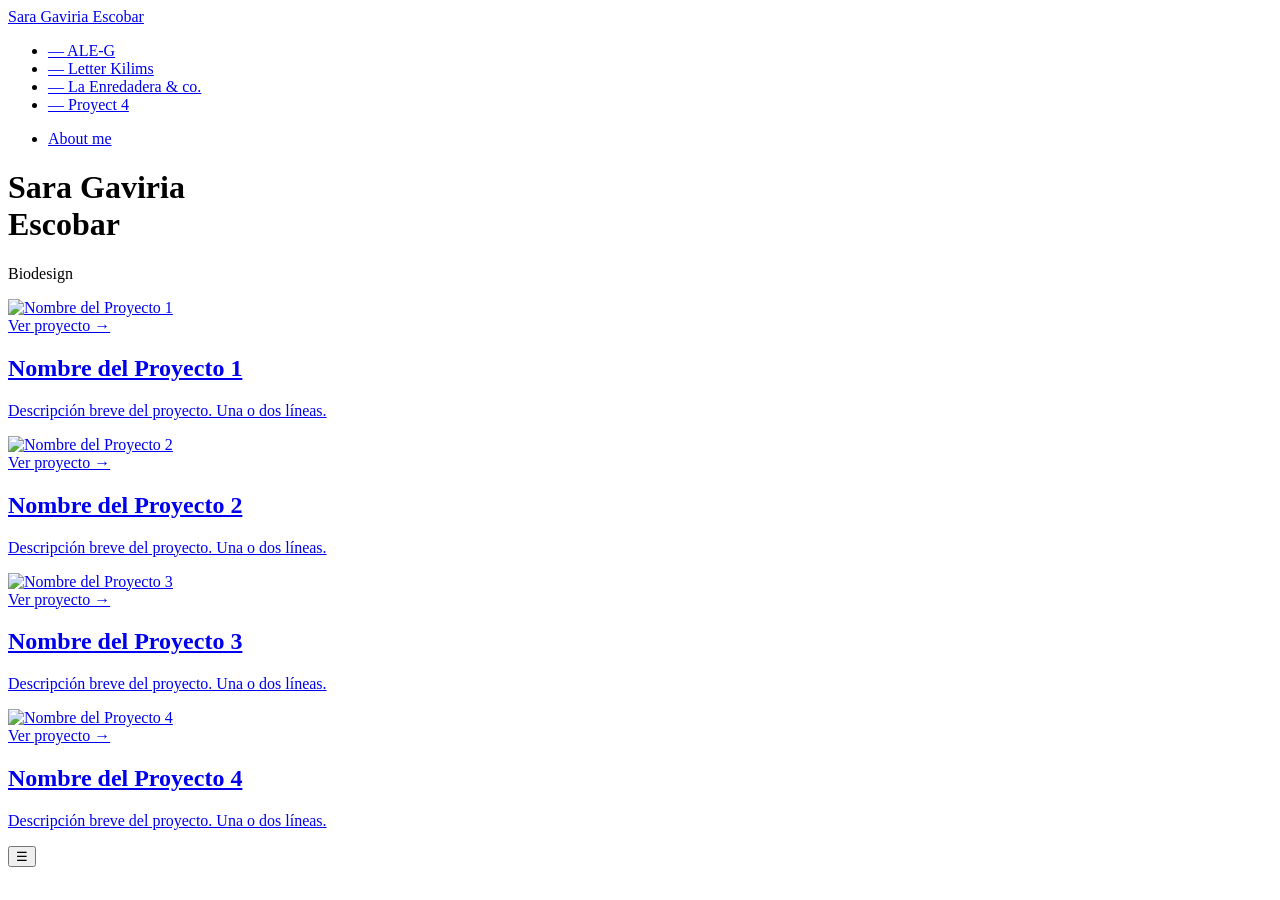
==== tu-repositorio/index.html @ 51a9827e "Rename index.html to tu-repositorio/index.html" ====
<!DOCTYPE html>
<html lang="es">
<head>
  <meta charset="UTF-8" />
  <meta name="viewport" content="width=device-width, initial-scale=1.0" />
  <title>Sara Gaviria Escobar</title>
  <link rel="stylesheet" href="style.css" />
  <link href="https://fonts.googleapis.com/css2?family=EB+Garamond:ital,wght@0,400;0,500;1,400&family=DM+Sans:wght@300;400&display=swap" rel="stylesheet" />
</head>
<body>

  <!-- ============================
       MENÚ LATERAL IZQUIERDO
       Para agregar un proyecto nuevo:
       1. Copia una línea <li><a href="...">...</a></li>
       2. El href debe apuntar al archivo del proyecto, ej: "proyectos/nombre-proyecto.html"
       3. El texto entre > y </a> es el nombre que aparece en el menú
  ============================== -->
  <nav class="sidebar">
    <div class="sidebar-name">
      <a href="index.html">Sara Gaviria Escobar</a>
    </div>

    <ul class="project-list">
      <!-- ✏️ PROYECTOS: reemplaza cada línea con tus proyectos reales -->
      <li><a href="proyectos/proyecto-1.html">— ALE-G</a></li>
      <li><a href="proyectos/proyecto-2.html">— Letter Kilims</a></li>
      <li><a href="proyectos/proyecto-3.html">— La Enredadera & co.</a></li>
      <li><a href="proyectos/proyecto-4.html">— Proyect 4</a></li>
      <!-- ➕ Agrega más proyectos aquí copiando el formato de arriba -->
    </ul>

    <ul class="nav-extra">
      <li><a href="about.html">About me</a></li>
    </ul>
  </nav>

  <!-- ============================
       CONTENIDO PRINCIPAL
  ============================== -->
  <main class="main-content">

    <!-- Nombre grande en la parte superior -->
    <header class="hero">
      <h1>Sara Gaviria<br><span class="last-name">Escobar</span></h1>
      <!-- ✏️ Puedes agregar una línea corta debajo de tu nombre si quieres -->
      <p class="tagline">Biodesign</p>
    </header>

    <!-- ============================
         GRILLA DE PROYECTOS
         Para agregar un proyecto nuevo:
         1. Copia un bloque <div class="project-card">...</div>
         2. Cambia el href al archivo del proyecto
         3. Cambia src="..." a la ruta de la imagen del proyecto
         4. Cambia el <h2> con el nombre del proyecto
         5. Cambia el <p> con una descripción breve (1-2 líneas)
    ============================== -->
    <section class="projects-grid">

      <div class="project-card">
        <a href="proyectos/proyecto-1.html">
          <!-- ✏️ Reemplaza con tu imagen: ponla en la carpeta "imagenes/" -->
          <div class="project-img-wrap">
            <img src="imagenes/proyecto-1.jpg" alt="Nombre del Proyecto 1" />
            <div class="project-overlay">
              <span>Ver proyecto →</span>
            </div>
          </div>
          <h2>Nombre del Proyecto 1</h2>
          <p class="project-caption">Descripción breve del proyecto. Una o dos líneas.</p>
        </a>
      </div>

      <div class="project-card">
        <a href="proyectos/proyecto-2.html">
          <div class="project-img-wrap">
            <img src="imagenes/proyecto-2.jpg" alt="Nombre del Proyecto 2" />
            <div class="project-overlay">
              <span>Ver proyecto →</span>
            </div>
          </div>
          <h2>Nombre del Proyecto 2</h2>
          <p class="project-caption">Descripción breve del proyecto. Una o dos líneas.</p>
        </a>
      </div>

      <div class="project-card">
        <a href="proyectos/proyecto-3.html">
          <div class="project-img-wrap">
            <img src="imagenes/proyecto-3.jpg" alt="Nombre del Proyecto 3" />
            <div class="project-overlay">
              <span>Ver proyecto →</span>
            </div>
          </div>
          <h2>Nombre del Proyecto 3</h2>
          <p class="project-caption">Descripción breve del proyecto. Una o dos líneas.</p>
        </a>
      </div>

      <div class="project-card">
        <a href="proyectos/proyecto-4.html">
          <div class="project-img-wrap">
            <img src="imagenes/proyecto-4.jpg" alt="Nombre del Proyecto 4" />
            <div class="project-overlay">
              <span>Ver proyecto →</span>
            </div>
          </div>
          <h2>Nombre del Proyecto 4</h2>
          <p class="project-caption">Descripción breve del proyecto. Una o dos líneas.</p>
        </a>
      </div>

      <!-- ➕ Agrega más tarjetas aquí copiando el bloque de arriba -->

    </section>
  </main>

  <!-- Botón de menú para móvil -->
  <button class="menu-toggle" onclick="toggleMenu()">☰</button>

  <script>
    function toggleMenu() {
      document.querySelector('.sidebar').classList.toggle('open');
    }
  </script>

</body>
</html>
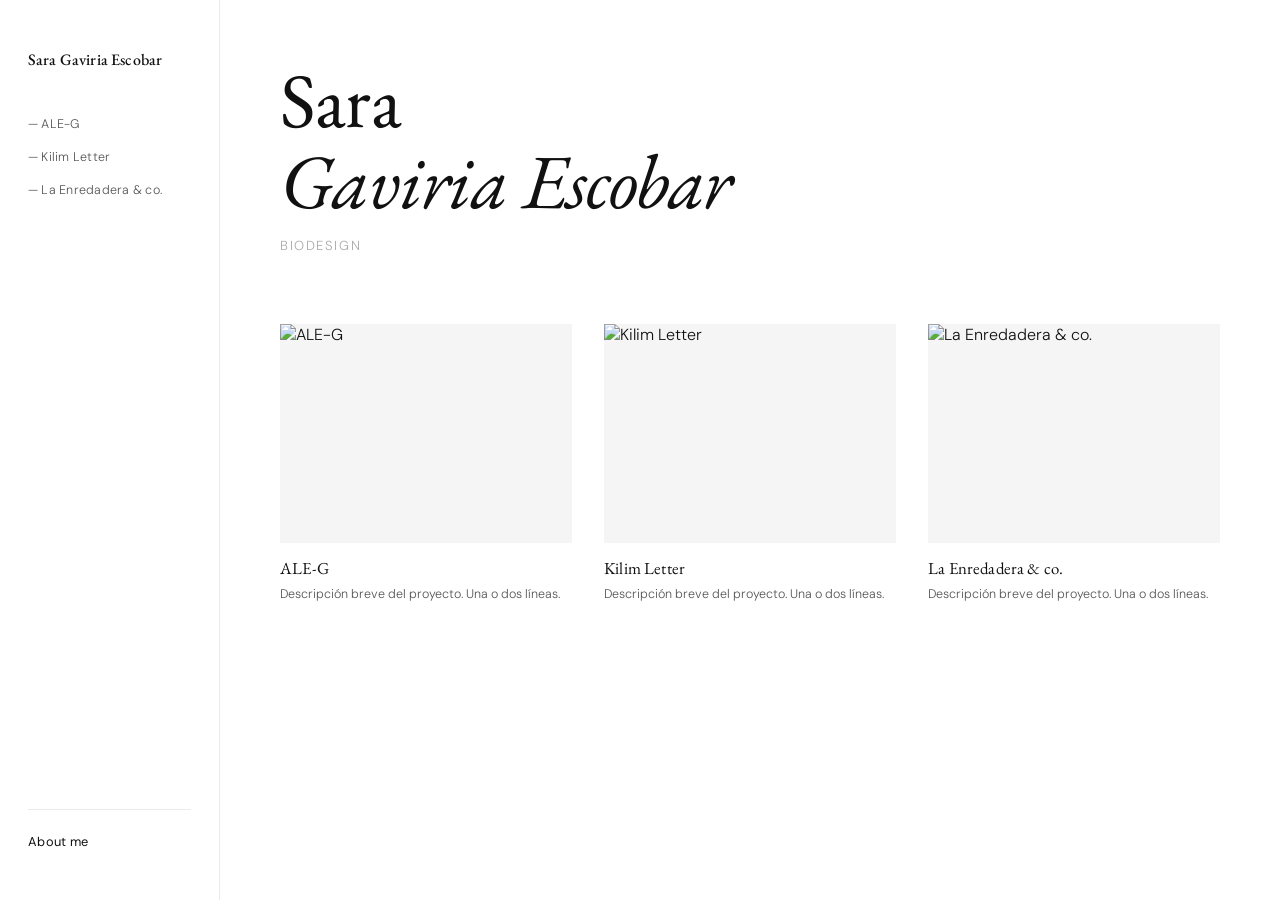
==== commit c7b4816d: "Update index.html" ====
--- a/tu-repositorio/index.html
+++ b/tu-repositorio/index.html
@@ -23,10 +23,9 @@
 
     <ul class="project-list">
       <!-- ✏️ PROYECTOS: reemplaza cada línea con tus proyectos reales -->
-      <li><a href="proyectos/proyecto-1.html">— ALE-G</a></li>
-      <li><a href="proyectos/proyecto-2.html">— Letter Kilims</a></li>
-      <li><a href="proyectos/proyecto-3.html">— La Enredadera & co.</a></li>
-      <li><a href="proyectos/proyecto-4.html">— Proyect 4</a></li>
+      <li><a href="../proyectos/proyecto-1.html">— ALE-G</a></li>
+      <li><a href="../proyectos/proyecto-2.html">— Kilim Letter</a></li>
+      <li><a href="../proyectos/proyecto-3.html">— La Enredadera & co.</a></li>
       <!-- ➕ Agrega más proyectos aquí copiando el formato de arriba -->
     </ul>
 
@@ -42,7 +41,7 @@
 
     <!-- Nombre grande en la parte superior -->
     <header class="hero">
-      <h1>Sara Gaviria<br><span class="last-name">Escobar</span></h1>
+      <h1>Sara<br><span class="last-name"> Gaviria Escobar</span></h1>
       <!-- ✏️ Puedes agregar una línea corta debajo de tu nombre si quieres -->
       <p class="tagline">Biodesign</p>
     </header>
@@ -62,12 +61,12 @@
         <a href="proyectos/proyecto-1.html">
           <!-- ✏️ Reemplaza con tu imagen: ponla en la carpeta "imagenes/" -->
           <div class="project-img-wrap">
-            <img src="imagenes/proyecto-1.jpg" alt="Nombre del Proyecto 1" />
+            <img src="imagenes/proyecto-1.jpg" alt="ALE-G" />
             <div class="project-overlay">
               <span>Ver proyecto →</span>
             </div>
           </div>
-          <h2>Nombre del Proyecto 1</h2>
+          <h2>ALE-G</h2>
           <p class="project-caption">Descripción breve del proyecto. Una o dos líneas.</p>
         </a>
       </div>
@@ -75,12 +74,12 @@
       <div class="project-card">
         <a href="proyectos/proyecto-2.html">
           <div class="project-img-wrap">
-            <img src="imagenes/proyecto-2.jpg" alt="Nombre del Proyecto 2" />
+            <img src="imagenes/proyecto-2.jpg" alt="Kilim Letter" />
             <div class="project-overlay">
               <span>Ver proyecto →</span>
             </div>
           </div>
-          <h2>Nombre del Proyecto 2</h2>
+          <h2>Kilim Letter</h2>
           <p class="project-caption">Descripción breve del proyecto. Una o dos líneas.</p>
         </a>
       </div>
@@ -88,25 +87,12 @@
       <div class="project-card">
         <a href="proyectos/proyecto-3.html">
           <div class="project-img-wrap">
-            <img src="imagenes/proyecto-3.jpg" alt="Nombre del Proyecto 3" />
+            <img src="imagenes/proyecto-3.jpg" alt="La Enredadera & co." />
             <div class="project-overlay">
               <span>Ver proyecto →</span>
             </div>
           </div>
-          <h2>Nombre del Proyecto 3</h2>
-          <p class="project-caption">Descripción breve del proyecto. Una o dos líneas.</p>
-        </a>
-      </div>
-
-      <div class="project-card">
-        <a href="proyectos/proyecto-4.html">
-          <div class="project-img-wrap">
-            <img src="imagenes/proyecto-4.jpg" alt="Nombre del Proyecto 4" />
-            <div class="project-overlay">
-              <span>Ver proyecto →</span>
-            </div>
-          </div>
-          <h2>Nombre del Proyecto 4</h2>
+          <h2>La Enredadera & co.</h2>
           <p class="project-caption">Descripción breve del proyecto. Una o dos líneas.</p>
         </a>
       </div>
--- a/tu-repositorio/style.css
+++ b/tu-repositorio/style.css
@@ -0,0 +1,452 @@
+/* =============================================
+   VARIABLES GLOBALES — aquí controlas los colores
+   y fuentes de TODO el sitio desde un solo lugar
+   ============================================= */
+:root {
+  --white: #ffffff;
+  --black: #111111;
+  --gray-light: #f5f5f5;
+  --gray-mid: #aaaaaa;
+  --gray-text: #555555;
+  --sidebar-width: 220px;
+  --font-display: 'EB Garamond', Georgia, serif;
+  --font-body: 'DM Sans', sans-serif;
+  --transition: 0.25s ease;
+}
+
+/* =============================================
+   RESET Y BASE
+   ============================================= */
+*, *::before, *::after {
+  box-sizing: border-box;
+  margin: 0;
+  padding: 0;
+}
+
+html {
+  font-size: 16px;
+  scroll-behavior: smooth;
+}
+
+body {
+  background: var(--white);
+  color: var(--black);
+  font-family: var(--font-body);
+  font-weight: 300;
+  min-height: 100vh;
+  display: flex;
+}
+
+a {
+  color: inherit;
+  text-decoration: none;
+}
+
+img {
+  display: block;
+  width: 100%;
+  height: 100%;
+  object-fit: cover;
+}
+
+/* =============================================
+   MENÚ LATERAL
+   ============================================= */
+.sidebar {
+  position: fixed;
+  top: 0;
+  left: 0;
+  width: var(--sidebar-width);
+  height: 100vh;
+  padding: 48px 28px;
+  display: flex;
+  flex-direction: column;
+  gap: 40px;
+  border-right: 1px solid #ebebeb;
+  background: var(--white);
+  z-index: 100;
+  overflow-y: auto;
+}
+
+.sidebar-name a {
+  font-family: var(--font-display);
+  font-size: 1rem;
+  font-weight: 500;
+  letter-spacing: 0.01em;
+  line-height: 1.5;
+  color: var(--black);
+  transition: opacity var(--transition);
+}
+
+.sidebar-name a:hover {
+  opacity: 0.5;
+}
+
+.project-list,
+.nav-extra {
+  list-style: none;
+  display: flex;
+  flex-direction: column;
+  gap: 10px;
+}
+
+.project-list li a,
+.nav-extra li a {
+  font-family: var(--font-body);
+  font-size: 0.78rem;
+  font-weight: 300;
+  color: var(--gray-text);
+  letter-spacing: 0.02em;
+  transition: color var(--transition);
+  line-height: 1.6;
+}
+
+.project-list li a:hover,
+.nav-extra li a:hover {
+  color: var(--black);
+}
+
+.nav-extra {
+  margin-top: auto;
+  padding-top: 20px;
+  border-top: 1px solid #ebebeb;
+}
+
+.nav-extra li a {
+  font-size: 0.8rem;
+  font-weight: 400;
+  color: var(--black);
+}
+
+/* =============================================
+   CONTENIDO PRINCIPAL
+   ============================================= */
+.main-content {
+  margin-left: var(--sidebar-width);
+  flex: 1;
+  padding: 60px 60px 100px;
+  max-width: 1200px;
+}
+
+/* =============================================
+   HEADER / HERO
+   ============================================= */
+.hero {
+  margin-bottom: 70px;
+}
+
+.hero h1 {
+  font-family: var(--font-display);
+  font-size: clamp(3rem, 6vw, 6rem);
+  font-weight: 400;
+  line-height: 1.05;
+  letter-spacing: -0.01em;
+  color: var(--black);
+}
+
+.hero h1 .last-name {
+  font-style: italic;
+}
+
+.tagline {
+  margin-top: 16px;
+  font-size: 0.82rem;
+  font-weight: 300;
+  color: var(--gray-mid);
+  letter-spacing: 0.12em;
+  text-transform: uppercase;
+}
+
+/* =============================================
+   GRILLA DE PROYECTOS
+   ============================================= */
+.projects-grid {
+  display: grid;
+  grid-template-columns: repeat(auto-fill, minmax(280px, 1fr));
+  gap: 40px 32px;
+}
+
+.project-card a {
+  display: block;
+  cursor: pointer;
+}
+
+.project-img-wrap {
+  position: relative;
+  aspect-ratio: 4 / 3;
+  overflow: hidden;
+  background: var(--gray-light);
+  margin-bottom: 14px;
+}
+
+.project-img-wrap img {
+  transition: transform 0.5s ease;
+}
+
+.project-overlay {
+  position: absolute;
+  inset: 0;
+  display: flex;
+  align-items: flex-end;
+  padding: 20px;
+  opacity: 0;
+  transition: opacity var(--transition);
+}
+
+.project-overlay span {
+  font-size: 0.75rem;
+  letter-spacing: 0.06em;
+  color: var(--white);
+  background: var(--black);
+  padding: 6px 12px;
+}
+
+.project-card a:hover .project-img-wrap img {
+  transform: scale(1.03);
+}
+
+.project-card a:hover .project-overlay {
+  opacity: 1;
+}
+
+.project-card h2 {
+  font-family: var(--font-display);
+  font-size: 1.05rem;
+  font-weight: 400;
+  margin-bottom: 6px;
+  letter-spacing: 0.01em;
+}
+
+.project-caption {
+  font-size: 0.78rem;
+  color: var(--gray-text);
+  line-height: 1.6;
+  font-weight: 300;
+}
+
+/* =============================================
+   PÁGINAS DE PROYECTO (project-page)
+   ============================================= */
+.project-page {
+  max-width: 800px;
+}
+
+.project-page .back-link {
+  display: inline-block;
+  font-size: 0.78rem;
+  color: var(--gray-mid);
+  letter-spacing: 0.05em;
+  margin-bottom: 50px;
+  transition: color var(--transition);
+}
+
+.project-page .back-link:hover {
+  color: var(--black);
+}
+
+.project-page h1 {
+  font-family: var(--font-display);
+  font-size: clamp(2rem, 4vw, 3.5rem);
+  font-weight: 400;
+  font-style: italic;
+  line-height: 1.1;
+  margin-bottom: 12px;
+}
+
+.project-meta {
+  font-size: 0.78rem;
+  color: var(--gray-mid);
+  letter-spacing: 0.08em;
+  text-transform: uppercase;
+  margin-bottom: 50px;
+  display: flex;
+  gap: 24px;
+  flex-wrap: wrap;
+}
+
+.project-cover {
+  width: 100%;
+  aspect-ratio: 16 / 9;
+  overflow: hidden;
+  background: var(--gray-light);
+  margin-bottom: 60px;
+}
+
+.project-cover img {
+  width: 100%;
+  height: 100%;
+  object-fit: cover;
+}
+
+.project-body {
+  display: flex;
+  flex-direction: column;
+  gap: 50px;
+}
+
+.project-body h2 {
+  font-family: var(--font-display);
+  font-size: 1.3rem;
+  font-weight: 400;
+  margin-bottom: 16px;
+}
+
+.project-body p {
+  font-size: 0.92rem;
+  line-height: 1.85;
+  color: var(--gray-text);
+  font-weight: 300;
+  max-width: 65ch;
+}
+
+.project-body img {
+  width: 100%;
+  height: auto;
+  aspect-ratio: unset;
+}
+
+.image-grid {
+  display: grid;
+  grid-template-columns: 1fr 1fr;
+  gap: 16px;
+}
+
+.image-grid img {
+  aspect-ratio: 4/3;
+  object-fit: cover;
+}
+
+/* =============================================
+   PÁGINA ABOUT ME
+   ============================================= */
+.about-page {
+  max-width: 720px;
+}
+
+.about-page .back-link {
+  display: inline-block;
+  font-size: 0.78rem;
+  color: var(--gray-mid);
+  letter-spacing: 0.05em;
+  margin-bottom: 60px;
+  transition: color var(--transition);
+}
+
+.about-page .back-link:hover {
+  color: var(--black);
+}
+
+.about-photo {
+  width: 280px;
+  aspect-ratio: 3 / 4;
+  overflow: hidden;
+  background: var(--gray-light);
+  margin-bottom: 50px;
+}
+
+.about-photo img {
+  width: 100%;
+  height: 100%;
+  object-fit: cover;
+}
+
+.about-page h1 {
+  font-family: var(--font-display);
+  font-size: clamp(2rem, 4vw, 3rem);
+  font-weight: 400;
+  margin-bottom: 40px;
+  line-height: 1.1;
+}
+
+.about-bio {
+  display: flex;
+  flex-direction: column;
+  gap: 20px;
+  margin-bottom: 60px;
+}
+
+.about-bio p {
+  font-size: 0.92rem;
+  line-height: 1.85;
+  color: var(--gray-text);
+  font-weight: 300;
+  max-width: 60ch;
+}
+
+.about-links {
+  display: flex;
+  flex-direction: column;
+  gap: 10px;
+}
+
+.about-links a {
+  font-size: 0.82rem;
+  color: var(--gray-text);
+  letter-spacing: 0.04em;
+  border-bottom: 1px solid transparent;
+  transition: all var(--transition);
+  display: inline-flex;
+  align-items: center;
+  gap: 8px;
+  width: fit-content;
+}
+
+.about-links a:hover {
+  color: var(--black);
+  border-bottom-color: var(--black);
+}
+
+/* =============================================
+   BOTÓN MENÚ MÓVIL
+   ============================================= */
+.menu-toggle {
+  display: none;
+  position: fixed;
+  top: 18px;
+  left: 18px;
+  z-index: 200;
+  background: var(--white);
+  border: 1px solid #ddd;
+  padding: 8px 12px;
+  font-size: 1rem;
+  cursor: pointer;
+}
+
+/* =============================================
+   RESPONSIVE — MÓVIL
+   ============================================= */
+@media (max-width: 700px) {
+  body {
+    flex-direction: column;
+  }
+
+  .sidebar {
+    position: fixed;
+    transform: translateX(-100%);
+    transition: transform 0.3s ease;
+    width: 260px;
+    box-shadow: 4px 0 20px rgba(0,0,0,0.08);
+  }
+
+  .sidebar.open {
+    transform: translateX(0);
+  }
+
+  .main-content {
+    margin-left: 0;
+    padding: 70px 24px 60px;
+  }
+
+  .menu-toggle {
+    display: block;
+  }
+
+  .image-grid {
+    grid-template-columns: 1fr;
+  }
+
+  .projects-grid {
+    grid-template-columns: 1fr;
+    gap: 32px;
+  }
+}
